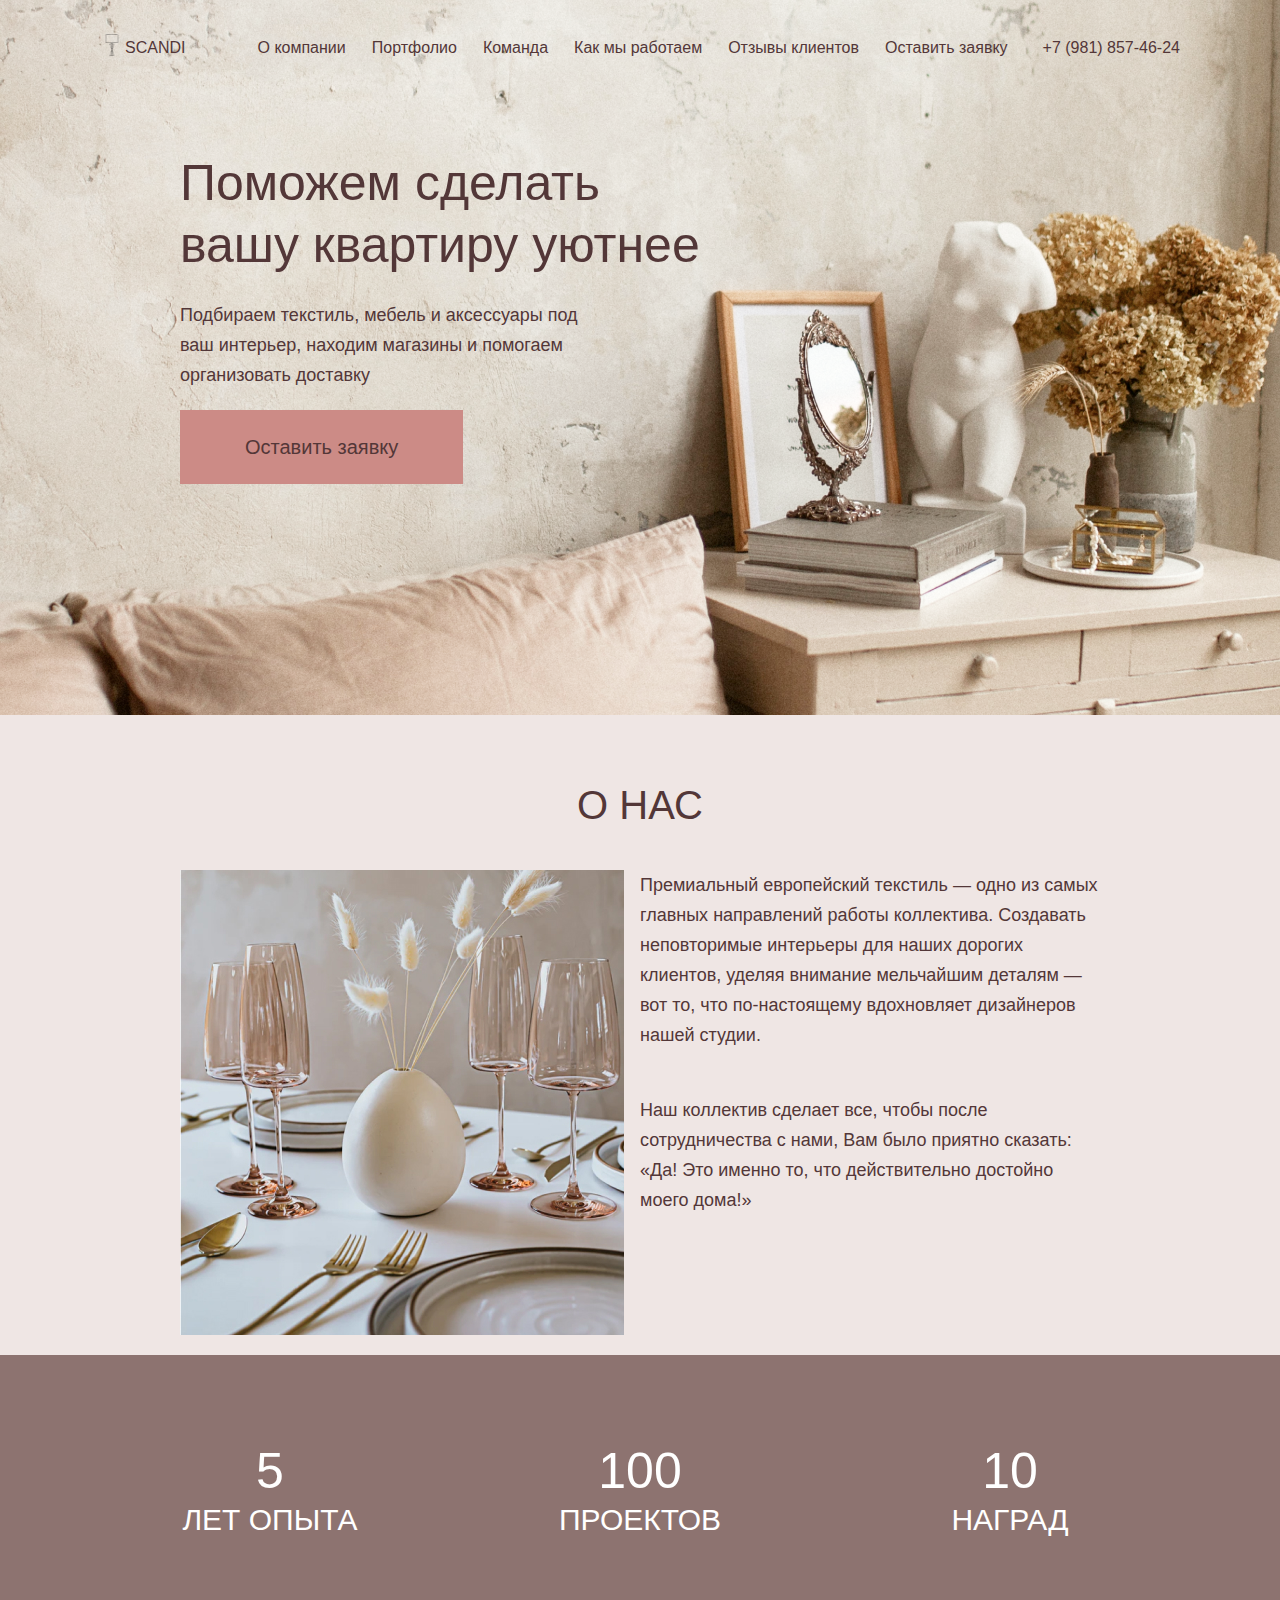
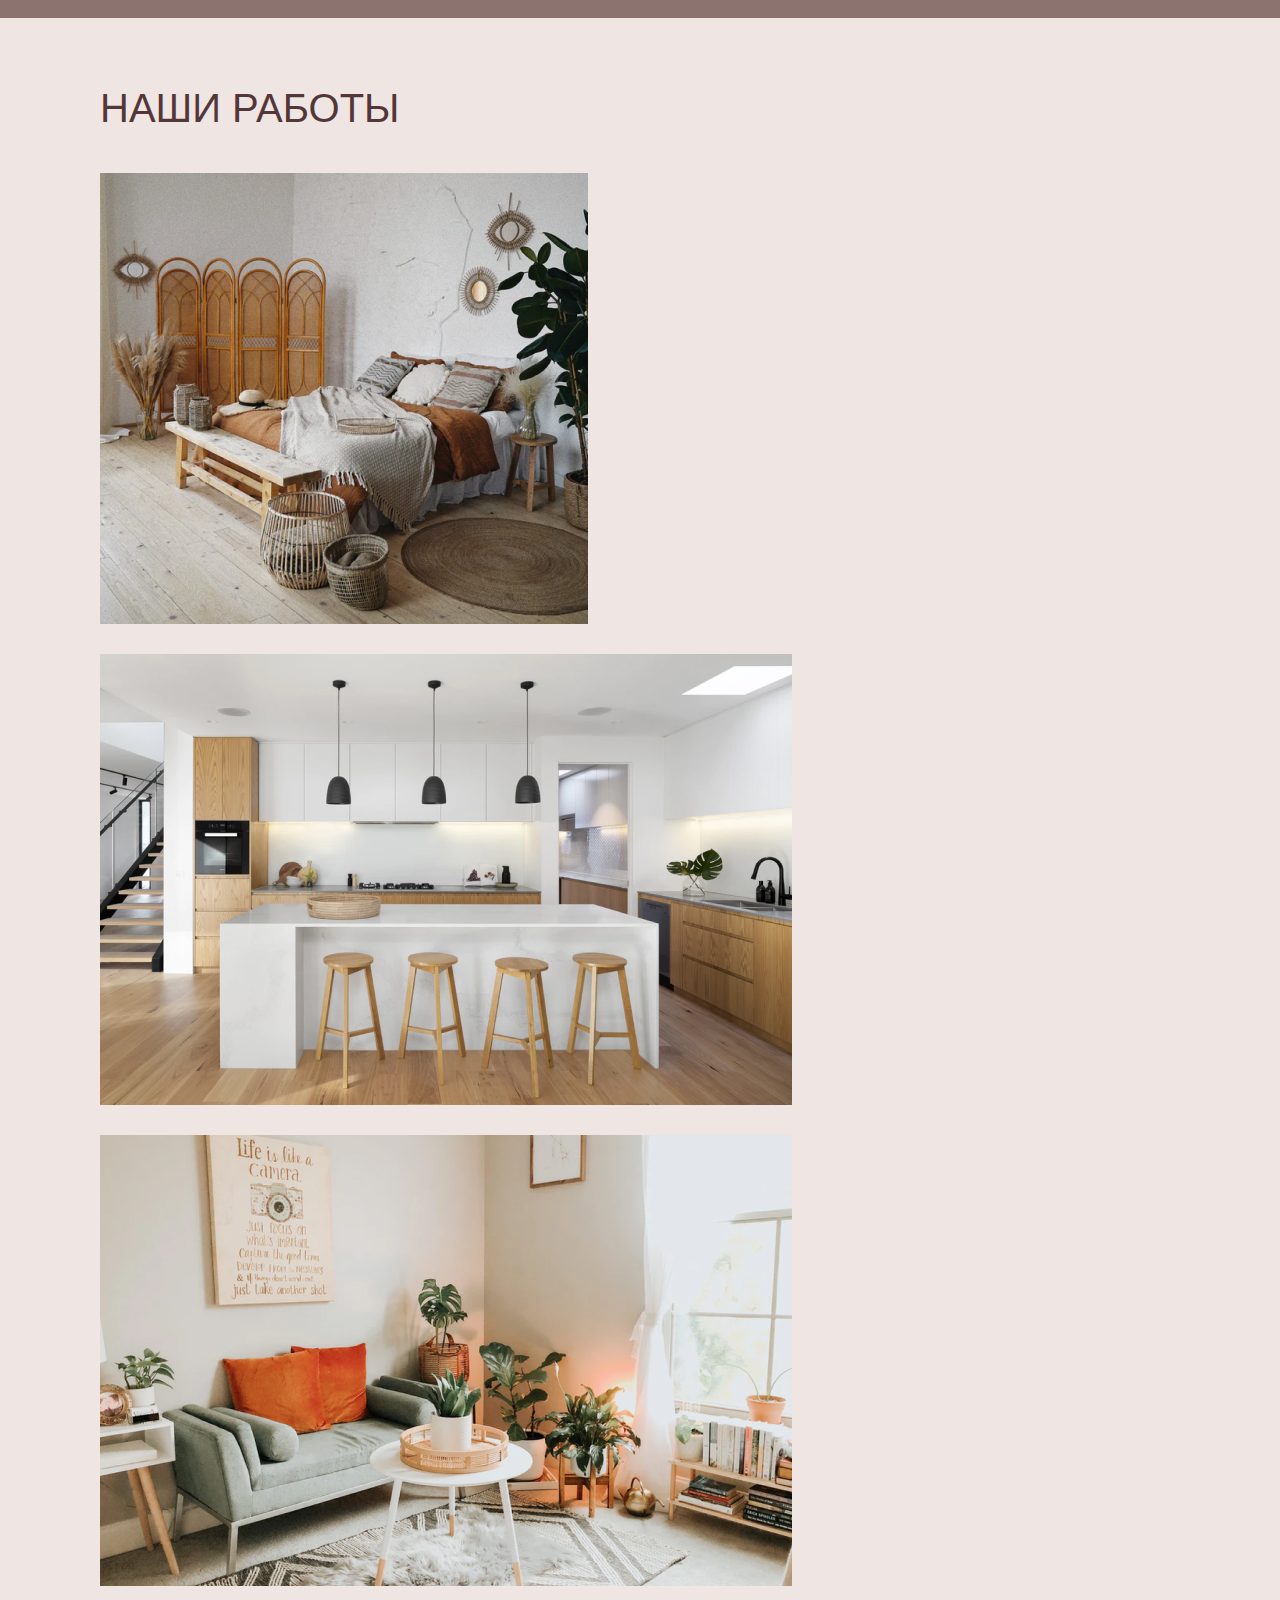
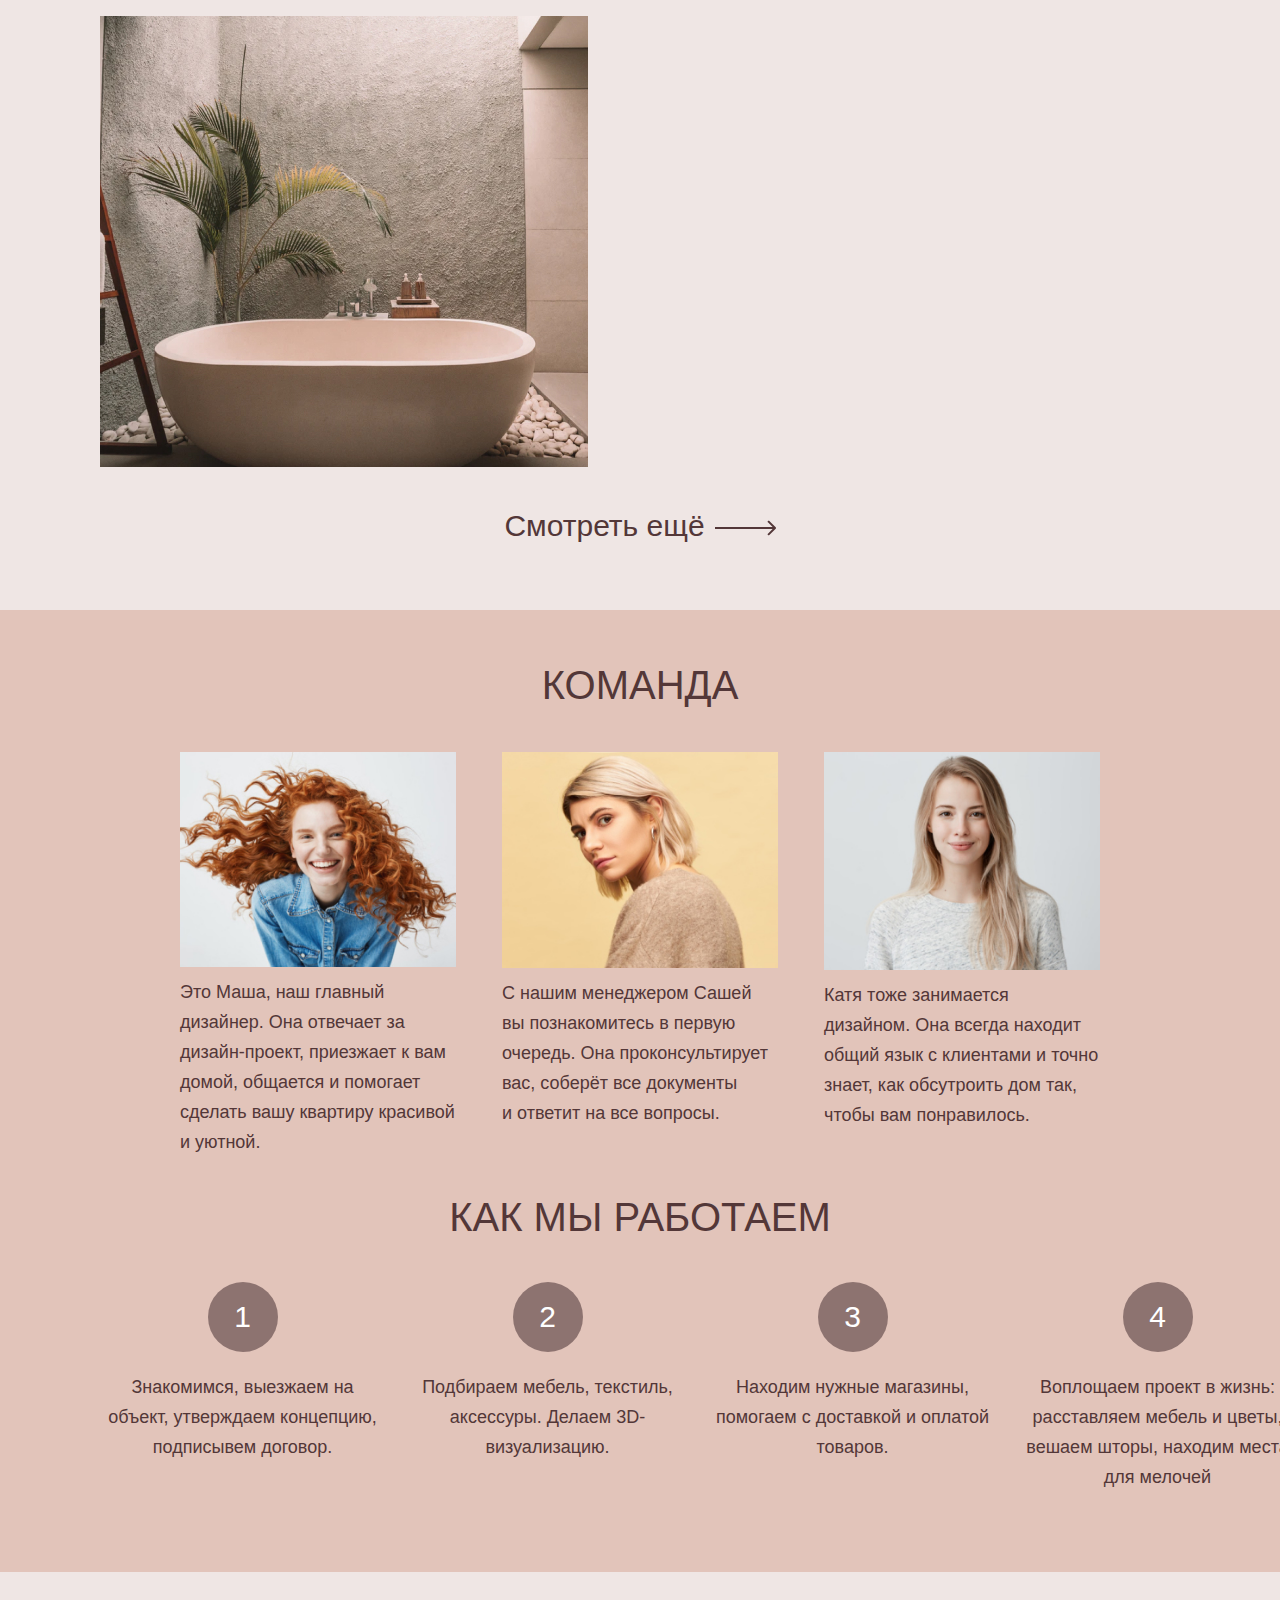
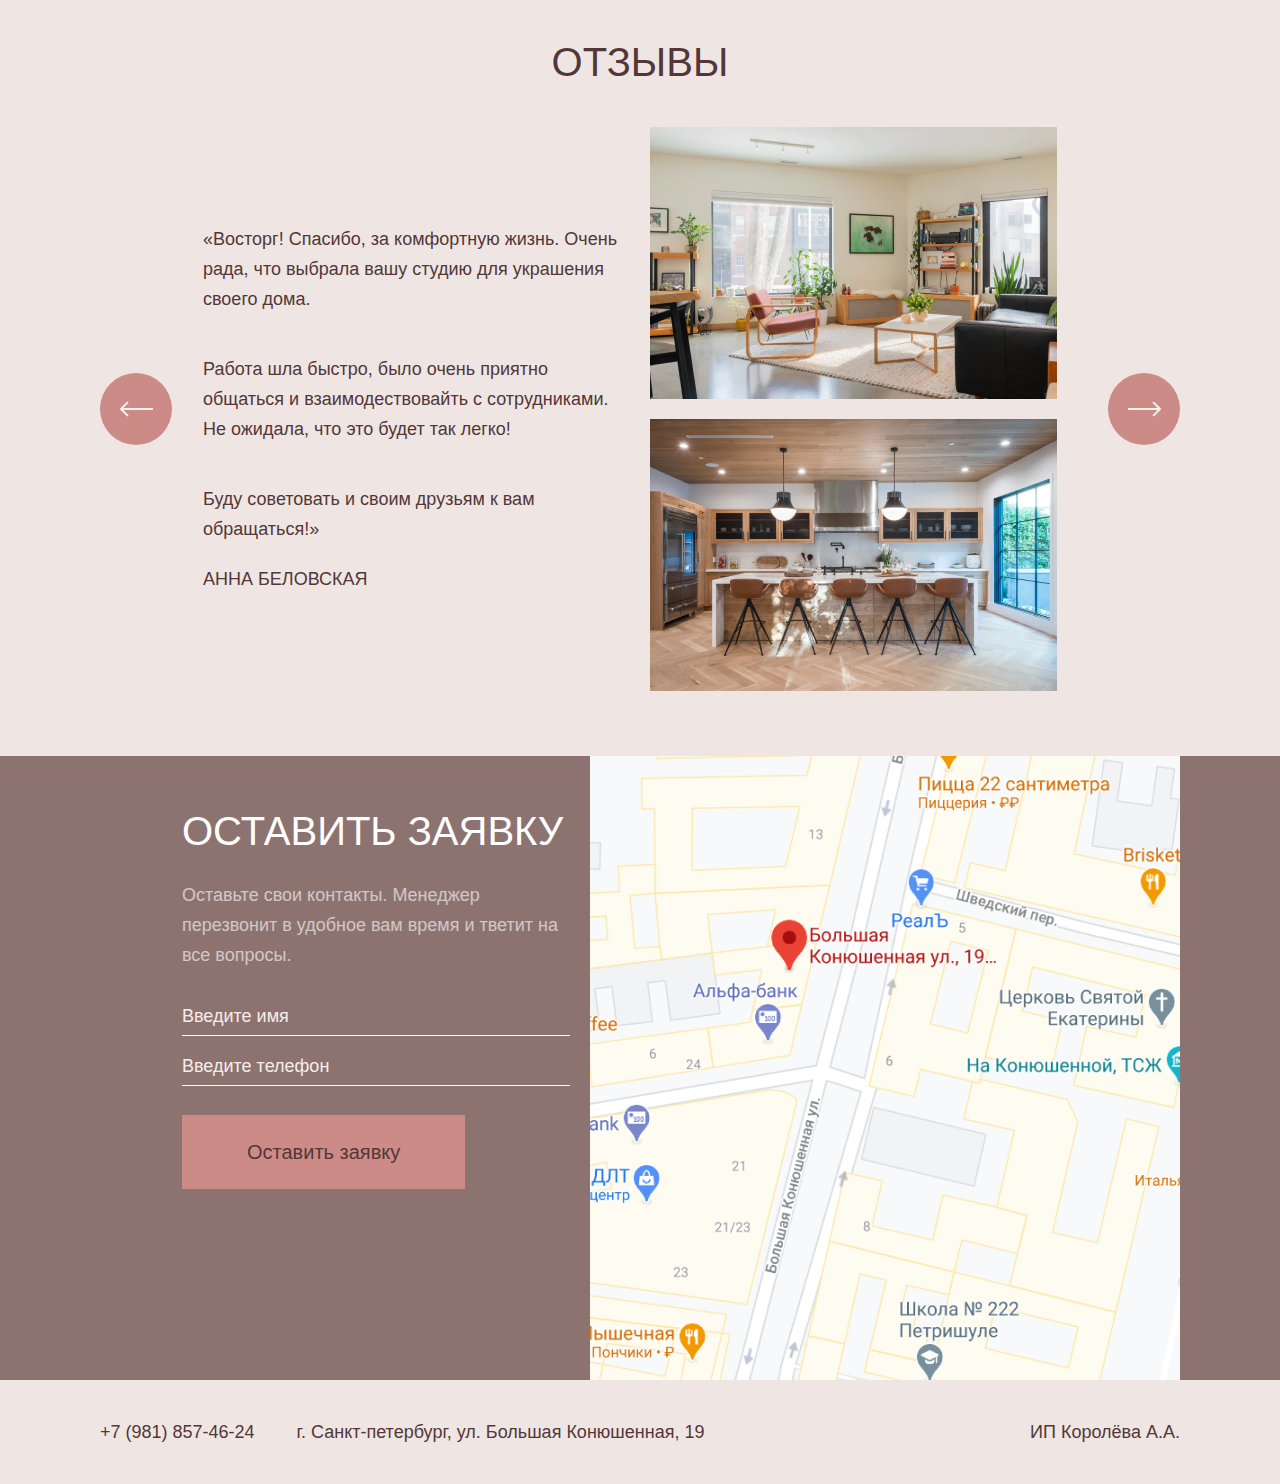
==== index.html @ 78c56861 "Add files via upload" ====
<!DOCTYPE html>
<html lang="ru">

<head>
    <meta charset="UTF-8">
    <meta name="viewport" content="width=device-width, initial-scale=1.0">
    <link rel="stylesheet" href="style.css">
    <title>Scandi</title>
</head>

<body>
    <header class="header">
        <div class="container header-container">
            <h1 class="header-logo">Scandi</h1>
            <nav class="header-nav nav">
                <ul class="nav-list">
                    <li class="nav-item">
                        <a href="#about" class="nav-link">О компании</a>
                    </li>
                    <li class="nav-item">
                        <a href="#portfolio" class="nav-link">Портфолио</a>
                    </li>
                    <li class="nav-item">
                        <a href="#team" class="nav-link">Команда</a>
                    </li>
                    <li class="nav-item">
                        <a href="#procedure" class="nav-link">Как мы работаем</a>
                    </li>
                    <li class="nav-item">
                        <a href="#testimonials" class="nav-link">Отзывы клиентов</a>
                    </li>
                    <li class="nav-item">
                        <a href="#application" class="nav-link">Оставить заявку</a>
                    </li>
                </ul>
                <a href="tel:+79818574624" class="nav-contact">+7 (981) 857-46-24</a>
            </nav>
        </div>
    </header>
    <main>
        <section class="intro" id="top">
            <div class="container container--narrow">
                <h2 class="intro-title">Поможем сделать вашу квартиру уютнее</h2>
                <p class="intro-descr">Подбираем текстиль, мебель и&nbsp;аксессуары под ваш интерьер, находим магазины и&nbsp;помогаем организовать доставку</p>
                <a href="#application" class="intro-link">Оставить заявку</a>
            </div>
        </section>
        <section class="about" id="about">
            <div class="container container--narrow">
                <h2 class="about-title title">О нас</h2>
                <div class="about-content">
                    <div class="about-caption">
                        <picture>
                            <img src="img/about-image.jpg" class="about-image" alt="Красивый интерьер">
                        </picture>
                    </div>
                    <div class="about-text">
                        <p class="about-descr">Премиальный европейский текстиль — одно из самых главных направлений работы коллектива. Создавать неповторимые интерьеры для наших дорогих клиентов, уделяя внимание мельчайшим деталям — вот то, что по-настоящему вдохновляет дизайнеров
                            нашей студии.</p>
                        <p class="about-descr">Наш коллектив сделает все, чтобы после сотрудничества с нами, Вам было приятно сказать: «Да! Это именно то, что действительно достойно моего дома!»</p>
                    </div>
                </div>
            </div>
        </section>
        <section class="advantages">
            <div class="container container--narrow">
                <h2 class="visually-hidden">Наши преимущества</h2>
                <ul class="advantages-list">
                    <li class="advantages-item"><span class="advantages-counter">5</span> лет&nbsp;опыта</li>
                    <li class="advantages-item"><span class="advantages-counter">100</span> проектов</li>
                    <li class="advantages-item advantages-item-big"><span class="advantages-counter">10</span> наград</li>
                </ul>
            </div>
        </section>
        <section class="portfolio" id="portfolio">
            <div class="container portfolio-container">
                <h2 class="portfolio-title title">Наши работы</h2>
                <article class="portfolio-item work">
                    <figure class="work-photo-content work-photo-title">
                        <picture>
                            <img class="work-photo" src="img/work-1.jpg" alt="Квартира-студия 30 кв.м.">
                        </picture>
                        <figcaption class="work-caption">
                            <h3 class="work-title">Квартира-студия 30 кв.м.</h3>
                            <p class="work-descr">В квартире были светлые стены и&nbsp;тёплые цвета. Мы сконцентрировались на отсылках к природе и&nbsp;сделали ребятам уютный интерьер, отсылающий к виллам островов Бали.</p>
                        </figcaption>
                    </figure>
                    <figure class="work-photo-content work-photo-title">
                        <picture>
                            <img class="work-photo" src="img/work-2.jpg" alt="Квартира-студия 30 кв.м.">
                        </picture>
                        <figcaption class="work-caption">
                            <h3 class="work-title">Квартира-студия 30 кв.м.</h3>
                            <p class="work-descr">В квартире были светлые стены и&nbsp;тёплые цвета. Мы сконцентрировались на отсылках к природе и&nbsp;сделали ребятам уютный интерьер, отсылающий к виллам островов Бали.</p>
                        </figcaption>
                    </figure>
                    <figure class="work-photo-content work-photo-title">
                        <picture>
                            <img class="work-photo" src="img/work-3.jpg" alt="Квартира-студия 30 кв.м.">
                        </picture>
                        <figcaption class="work-caption">
                            <h3 class="work-title">Квартира-студия 30 кв.м.</h3>
                            <p class="work-descr">В квартире были светлые стены и&nbsp;тёплые цвета. Мы сконцентрировались на отсылках к природе и&nbsp;сделали ребятам уютный интерьер, отсылающий к виллам островов Бали.</p>
                        </figcaption>
                    </figure>
                    <figure class="work-photo-content work-photo-title">
                        <picture>
                            <img class="work-photo" src="img/work-4.jpg" alt="Квартира-студия 30 кв.м.">
                        </picture>
                        <figcaption class="work-caption">
                            <h3 class="work-title">Квартира-студия 30 кв.м.</h3>
                            <p class="work-descr">В квартире были светлые стены и&nbsp;тёплые цвета. Мы сконцентрировались на отсылках к природе и&nbsp;сделали ребятам уютный интерьер, отсылающий к виллам островов Бали.</p>
                        </figcaption>
                    </figure>
                </article>
                <a href="#" class="portfolio-link">Смотреть ещё</a>
            </div>
        </section>
        <section class="team" id="team">
            <div class="container container--narrow">
                <h2 class="team-title title">Команда</h2>
                <ul class="team-list">
                    <li class="team-item">
                        <figure class="team-person">
                            <picture>
                                <img class="team-person-photo" src="img/team-maria.jpg" alt="Фото дизайнера Марии">
                            </picture>
                            <figcaption class="team-person-caption">Это Маша, наш главный дизайнер. Она отвечает за дизайн-проект, приезжает к вам домой, общается и&nbsp;помогает сделать вашу квартиру красивой и&nbsp;уютной.
                            </figcaption>
                        </figure>
                    </li>
                    <li class="team-item">
                        <figure class="team-person">
                            <picture>
                                <img class="team-person-photo" src="img/team-alexandra.jpg" alt="Фото менеджера Александры">
                            </picture>
                            <figcaption class="team-person-caption">С нашим менеджером Сашей вы познакомитесь в первую очередь. Она проконсультирует вас, соберёт все документы и&nbsp;ответит на все вопросы.</figcaption>
                        </figure>
                    </li>
                    <li class="team-item">
                        <figure class="team-person">
                            <picture>
                                <img class="team-person-photo" src="img/team-ekaterina.jpg" alt="Фото дизайнера Екатерины">
                            </picture>
                            <figcaption class="team-person-caption">Катя тоже занимается дизайном. Она всегда находит общий язык с&nbsp;клиентами и&nbsp;точно знает, как обсутроить дом так, чтобы вам понравилось.</figcaption>
                        </figure>
                    </li>
                </ul>
            </div>
        </section>
        <section class="procedure" id="procedure">
            <div class="container">
                <h2 class="procedure-title title">Как мы работаем</h2>
                <ol class="procedure-list">
                    <li class="procedure-item">Знакомимся, выезжаем на объект, утверждаем концепцию, подписывем договор.</li>
                    <li class="procedure-item">Подбираем мебель, текстиль, аксессуры. Делаем 3D-визуализацию.</li>
                    <li class="procedure-item">Находим нужные магазины, помогаем с&nbsp;доставкой и&nbsp;оплатой товаров.</li>
                    <li class="procedure-item">Воплощаем проект в жизнь: расставляем мебель и&nbsp;цветы, вешаем шторы, находим места для мелочей</li>
                </ol>
            </div>
        </section>
        <section class="testimonials" id="testimonials">
            <div class="container container-narrow">
                <h2 class="testimonials-title title">Отзывы</h2>
                <div class="testimonials-slider">
                    <ul class="testimonials-list">
                        <li class="testimonials-item">
                            <blockquote class="testimonials-quotes">
                                <p class="testimonials-quote">Восторг! Спасибо, за комфортную жизнь. Очень рада, что выбрала вашу студию для украшения своего дома.</p>
                                <p class="testimonials-quote">Работа шла быстро, было очень приятно общаться и&nbsp;взаимодествовайть с сотрудниками. Не ожидала, что это будет так легко!</p>
                                <p class="testimonials-quote">Буду советовать и&nbsp;своим друзьям к&nbsp;вам обращаться!</p>
                                <footer class="testimonials-author">Анна Беловская</footer>
                            </blockquote>
                            <figure class="testimonial-caption">
                                <picture>
                                    <img class="testimonials-photo" src="img/review-1.png" alt="Фото дизайна">
                                </picture>
                                <picture>
                                    <img class="testimonials-photo" src="img/review-2.png" alt="Фото дизайна">
                                </picture>
                                <figcaption class="visually-hidden">Фотографии дизайна интерьера квартиры</figcaption>
                            </figure>
                        </li>
                    </ul>
                    <div class="testimonials-controls">
                        <button class="testimonials-btn testimonials-btn-prev"></button>
                        <button class="testimonials-btn testimonials-btn-next"></button>
                    </div>
                </div>
            </div>
        </section>
        <section class="application" id="application">
            <div class="container application-container">
                <div class="application-wrapper">
                    <h2 class="application-title title">Оставить заявку</h2>
                    <p class="application-descr">Оставьте свои контакты. Менеджер перезвонит в удобное вам время и&nbsp;тветит на все вопросы.
                    </p>
                    <form class="application-form">
                        <input class="application-input" type="text" name="Имя" aria-label="Введите имя" placeholder="Введите имя" required>
                        <input class="application-input" type="tel" name="Телефон" aria-label="Введите телефон" placeholder="Введите телефон" required>
                        <button class="application-btn" type="submit">Оставить заявку</button>
                    </form>
                </div>
                <div class="application-map-wrapper">
                    <picture>
                        <a href="https://www.google.com/maps/place/%D0%91%D0%BE%D0%BB%D1%8C%D1%88%D0%B0%D1%8F+%D0%9A%D0%BE%D0%BD%D1%8E%D1%88%D0%B5%D0%BD%D0%BD%D0%B0%D1%8F+%D1%83%D0%BB.,+19,+%D0%A1%D0%B0%D0%BD%D0%BA%D1%82-%D0%9F%D0%B5%D1%82%D0%B5%D1%80%D0%B1%D1%83%D1%80%D0%B3,+191186/@59.9387942,30.321989,18z/data=!4m5!3m4!1s0x4696310fca5ba729:0xea9c53d4493c879f!8m2!3d59.9387942!4d30.3230833"
                            class="map-link">
                            <img class="application-map" src="img/map.png" alt="г. Санкт-петербург, ул. Большая Конюшенная, 19">
                        </a>
                    </picture>
                </div>
            </div>
        </section>
    </main>
    <footer class="footer">
        <div class="container footer-container">
            <a href="tel:+79818574624" class="footer-phone">+7 (981) 857-46-24</a>
            <p class="footer-adress">г. Санкт-петербург, ул. Большая Конюшенная, 19</p>
            <p class="footer-copyright">ИП Королёва А.А.</p>
        </div>
    </footer>
</body>

</html>
---- style.css ----
body {
    margin: 0;
    padding: 0;
    position: relative;
    width: 100%;
    height: 5372px;
    background: #EFE6E4;
    font-family: 'Monsterrat', sans-serif;
    margin: auto;
}

:root {
    --alter-bg-color-dark: var(--opium);
    --alter-bg-color-light: var(--cavern-pink);
    --alter-text-color: var(--white);
    --button-bg-color: var(--puce);
    --cavern-pink: #e2c4ba;
    --congo-brown: #533738;
    --dawn-pink: #f6ede9;
    --hover-effect-color: var(--kabul);
    --input-text-color: var(--dawn-pink);
    --kabul: #644845;
    --main-bg-color: var(--soft-peach);
    --main-text-color: var(--congo-brown);
    --opium: #8d7370;
    --puce: #cc8b86;
    --soft-peach: #efe6e4;
    --white: #ffffff;
}

html {
    box-sizing: border-box;
}

*,
*::before,
*::after {
    box-sizing: inherit;
}

body,
h1,
h2,
h3,
h4,
h5,
h6,
p,
ul,
ol,
li,
button,
figure,
blockquote {
    margin: 0;
    padding: 0;
}

body {
    font-weight: 400;
    font-size: 18px;
    line-height: 30px;
    font-family: "Montserrat", "Arial", "Helvetica", sans-serif;
    color: var(--main-text-color);
    background-color: var(--main-bg-color);
}

ul,
ol {
    list-style: none;
}

a {
    color: inherit;
    text-decoration: none;
}

img {
    max-width: 100%;
    height: auto;
}

button {
    background-color: transparent;
    border: none;
}

.container {
    max-width: 1400px;
    margin: 0 auto;
    padding: 0 100px;
}

.container--narrow {
    padding: 0 180px;
}

.visually-hidden:not(:focus):not(:active),
input[type="radio"].visually-hidden,
input[type="checkbox"].visually-hidden {
    position: absolute;
    width: 1px;
    height: 1px;
    margin: -1px;
    padding: 0;
    overflow: hidden;
    white-space: nowrap;
    border: 0;
    clip: rect(0 0 0 0);
    clip-path: inset(100%);
    -webkit-clip-path: inset(100%);
}

.title {
    font-weight: 400;
    font-size: 40px;
    line-height: 50px;
    text-transform: uppercase;
}

.header {
    position: absolute;
    top: 0;
    width: 100%;
    padding: 28px 0;
    font-weight: 400;
    font-size: 16px;
    line-height: 20px;
}

.header-container {
    display: -webkit-box;
    display: -ms-flexbox;
    display: flex;
    justify-content: space-between;
    align-items: center;
    -webkit-box-align: center;
    -webkit-box-pack: justify;
    -ms-flex-align: center;
    -ms-flex-pack: justify;
}

.header-logo {
    position: relative;
    padding-left: 25px;
    font-weight: 400;
    font-size: inherit;
    line-height: inherit;
    text-transform: uppercase;
}

.header-logo::before {
    content: "";
    position: absolute;
    top: -5px;
    left: 0;
    width: 25px;
    height: 25px;
    background-image: url("img/logo.png");
    background-repeat: no-repeat;
    background-position: center;
}

.nav {
    display: -webkit-box;
    display: -ms-flexbox;
    display: flex;
    align-items: center;
    -webkit-box-align: center;
    -ms-flex-align: center;
}

.nav-list {
    display: -webkit-box;
    display: -ms-flexbox;
    display: flex;
    justify-content: space-between;
    -webkit-box-pack: justify;
    -ms-flex-pack: justify;
}

.nav-item+.nav-item {
    margin-left: 26px;
}

.nav-contact {
    margin-left: 35px;
    padding: 10px 0;
    -webkit-transition: color 0.3s ease-in-out;
    transition: color 0.3s ease-in-out;
}

.nav-link {
    display: inline-block;
    padding: 10px 0;
    -webkit-transition: color 0.3s ease-in-out;
    transition: color 0.3s ease-in-out;
}

.nav-link:hover,
.nav-contact:hover,
.nav-link:focus,
.nav-contact:focus {
    color: white;
}

.intro {
    min-height: 715px;
    padding: 152px 0 168px;
    background-image: url("img/header-bg.png");
    background-repeat: no-repeat;
    background-position: center;
    background-size: cover;
}

.intro-title {
    max-width: 535px;
    margin-bottom: 24px;
    font-weight: 400;
    font-size: 50px;
    line-height: 62px;
}

.intro-descr {
    max-width: 435px;
    margin-bottom: 20px;
}

.intro-link {
    display: inline-block;
    padding: 25px 65px;
    font-weight: 500;
    font-size: 20px;
    line-height: 24px;
    background-color: var(--button-bg-color);
}

.about {
    padding: 65px 0 20px;
}

.about-title {
    margin-bottom: 40px;
    text-align: center;
}

.about-content {
    display: grid;
    grid-auto-flow: column;
    grid-template-columns: 1fr 1fr;
}

.about-image {
    display: block;
}

.about-descr {
    margin-bottom: 45px;
}

.advantages {
    padding: 85px 0 80px;
    color: var(--alter-text-color);
    background-color: var(--alter-bg-color-dark);
}

.advantages-list {
    display: flex;
    justify-content: space-between;
    -webkit-box-pack: justify;
    -ms-flex-pack: justify;
}

.advantages-item {
    max-width: 190px;
    font-weight: 500;
    font-size: 30px;
    line-height: 36px;
    text-align: center;
    text-transform: uppercase;
}

.advantages-item {
    max-width: 190px;
    width: 180px;
    font-weight: 500;
    font-size: 30px;
    line-height: 36px;
    text-align: center;
    text-transform: uppercase;
}

.advantages-counter {
    font-weight: 400;
    font-size: 50px;
    line-height: 62px;
}

.portfolio {
    padding: 65px 0;
}

.portfolio-container {
    text-align: center;
}

.portfolio-title {
    text-align: left;
}

.portfolio-title {
    margin-bottom: 40px;
}

.portfolio-link {
    font-weight: 500;
    font-size: 30px;
    opacity: 1;
    line-height: 37px;
    transition: opacity 0.2s;
}

.portfolio-link::after {
    content: url("img/arrow-right.svg");
    margin-left: 10px;
    opacity: 1;
}

.portfolio-link:hover,
.portfolio-link:hover::after {
    opacity: 0.6;
}

.work {
    display: -webkit-box;
    display: -ms-flexbox;
    display: flex;
    flex-wrap: wrap;
    justify-content: space-between;
    padding-bottom: 10px;
    -webkit-box-pack: justify;
    -ms-flex-pack: justify;
    -ms-flex-wrap: wrap;
}

.work-photo-content {
    margin-bottom: 30px;
}

.work-photo {
    display: block;
    -webkit-transition: opacity 0.35s;
    transition: opacity 0.35s;
}

.work-photo-title {
    position: relative;
    overflow: hidden;
    background-color: var(--hover-effect-color);
    -webkit-user-select: none;
    -moz-user-select: none;
    -ms-user-select: none;
    user-select: none;
}

.work-caption {
    position: absolute;
    top: 0;
    right: 0;
    bottom: 0;
    left: 0;
    padding: 86px 35px 35px;
    color: var(--alter-text-color);
}

.work-title {
    padding: 0 55px 10px;
    font-weight: 500;
    font-size: 30px;
    line-height: 37px;
    opacity: 0;
    -webkit-transition: opacity 0.35s;
    transition: opacity 0.35s;
}

.work-descr {
    text-align: left;
    opacity: 0;
    -webkit-transition: opacity 0.35s;
    transition: opacity 0.35s;
}

.work-photo-title:hover .work-title,
.work-photo-title:hover .work-descr {
    opacity: 1;
}

.work-photo-title:hover .work-photo {
    opacity: 0.2;
}

.team {
    padding: 50px 0 15px;
    background-color: var(--alter-bg-color-light);
}

.team-title {
    margin-bottom: 42px;
    text-align: center;
}

.team-list {
    display: -webkit-box;
    display: -ms-flexbox;
    display: flex;
    justify-content: space-between;
    -webkit-box-pack: justify;
    -ms-flex-pack: justify;
}

.team-item {
    flex-basis: 30%;
}

.team-person-photo {
    display: block;
    margin-bottom: 10px;
}

.procedure {
    padding: 20px 0 80px;
    text-align: center;
    background-color: var(--alter-bg-color-light);
}

.procedure-title {
    margin-bottom: 40px;
}

.procedure-list {
    display: grid;
    column-gap: 20px;
    counter-reset: list;
    -webkit-column-gap: 20px;
    -moz-column-gap: 20px;
    grid-template-columns: repeat(4, 285px);
}

.procedure-item {
    position: relative;
    padding-top: 90px;
}

.procedure-item::before {
    content: counter(list);
    position: absolute;
    top: 0;
    left: 50%;
    display: -webkit-box;
    display: -ms-flexbox;
    display: flex;
    justify-content: center;
    align-items: center;
    width: 70px;
    height: 70px;
    font-weight: 500;
    font-size: 30px;
    line-height: 30px;
    color: var(--alter-text-color);
    background-color: var(--alter-bg-color-dark);
    border-radius: 50%;
    -webkit-transform: translateX(-50%);
    transform: translateX(-50%);
    counter-increment: list;
    -webkit-box-align: center;
    -webkit-box-pack: center;
    -ms-flex-align: center;
    -ms-flex-pack: center;
}

.testimonials {
    padding: 65px 0;
}

.testimonials-title {
    margin-bottom: 40px;
    text-align: center;
}

.testimonials-slider {
    position: relative;
    padding: 0 103px;
}

.testimonials-list {
    overflow: hidden;
}

.testimonials-item {
    display: grid;
    column-gap: 20px;
    -webkit-column-gap: 20px;
    -moz-column-gap: 20px;
    grid-template-columns: 1fr 1fr;
}

.testimonials-quotes {
    display: -webkit-box;
    display: -ms-flexbox;
    display: flex;
    -ms-flex-direction: column;
    flex-direction: column;
    justify-content: center;
    -webkit-box-direction: normal;
    -webkit-box-orient: vertical;
    -webkit-box-pack: center;
    -ms-flex-pack: center;
}

.testimonials-quote+.testimonials-quote {
    margin-top: 40px;
}

.testimonials-quote:first-of-type::before {
    content: "«";
}

.testimonials-quote:last-of-type::after {
    content: "»";
}

.testimonials-author {
    margin-top: 20px;
    text-transform: uppercase;
}

.testimonial-caption {
    display: grid;
    row-gap: 20px;
}

.testimonials-photo {
    display: block;
}

.testimonials-btn {
    position: absolute;
    top: 50%;
    width: 72px;
    height: 72px;
    background-color: var(--button-bg-color);
    background-repeat: no-repeat;
    background-position: center;
    border-radius: 50%;
    -webkit-transform: translateY(-50%);
    transform: translateY(-50%);
    cursor: pointer;
}

.testimonials-btn-prev {
    left: 0;
    background-image: url("data:image/svg+xml,%3Csvg width='33' height='16' fill='none' xmlns='http://www.w3.org/2000/svg'%3E%3Cpath d='M.293 8.707a1 1 0 010-1.414L6.657.929A1 1 0 018.07 2.343L2.414 8l5.657 5.657a1 1 0 11-1.414 1.414L.293 8.707zM33 9H1V7h32v2z' fill='%23F5F2ED'/%3E%3C/svg%3E");
}

.testimonials-btn-next {
    right: 0;
    background-image: url("data:image/svg+xml,%3Csvg width='33' height='16' fill='none' xmlns='http://www.w3.org/2000/svg'%3E%3Cpath d='M32.707 8.707a1 1 0 000-1.414L26.343.929a1 1 0 10-1.414 1.414L30.586 8l-5.657 5.657a1 1 0 001.414 1.414l6.364-6.364zM0 9h32V7H0v2z' fill='%23F5F2ED'/%3E%3C/svg%3E");
}

.application {
    color: var(--alter-text-color);
    background-color: var(--alter-bg-color-dark);
}

.application-container {
    display: grid;
    column-gap: 20px;
    -webkit-column-gap: 20px;
    -moz-column-gap: 20px;
    grid-template-columns: 1fr auto;
}

.intro-link:hover,
.application-btn:hover,
.testimonials-btn:hover {
    filter: saturate(1.5);
    transition: filter 0.3s;
}

.application-wrapper {
    padding: 50px 0 50px 82px;
}

.application-title {
    margin-bottom: 24px;
}

.application-descr {
    max-width: 460px;
    margin-bottom: 30px;
    opacity: 0.6;
}

.application-form {
    display: grid;
    row-gap: 15px;
}

.application-input {
    padding: 10px 0;
    color: var(--input-text-color);
    background-color: transparent;
    border: none;
    outline: none;
    -webkit-box-shadow: 0 1px 0 0 white;
    box-shadow: 0 1px 0 0 white;
}

.application-input::-webkit-input-placeholder {
    color: inherit;
}

.application-input::-moz-placeholder {
    color: inherit;
}

.application-input:-ms-input-placeholder {
    color: inherit;
}

.application-input::-ms-input-placeholder {
    color: inherit;
}

.application-input::placeholder {
    font-size: 18px;
    font-style: normal;
    font-weight: 400;
    line-height: 30px;
    letter-spacing: 0em;
    text-align: left;
    color: #F6EDE9;
}

.application-btn {
    width: -webkit-max-content;
    width: -moz-max-content;
    width: max-content;
    margin-top: 15px;
    padding: 25px 65px;
    font-weight: 500;
    font-size: 20px;
    line-height: 24px;
    color: var(--main-text-color);
    background-color: var(--button-bg-color);
    cursor: pointer;
}

.application-map {
    display: block;
}

.footer {
    padding: 37px 0;
}

.footer-container {
    display: -webkit-box;
    display: -ms-flexbox;
    display: flex;
}

.footer-adress {
    margin-left: 42px;
}

.footer-copyright {
    margin-left: auto;
}
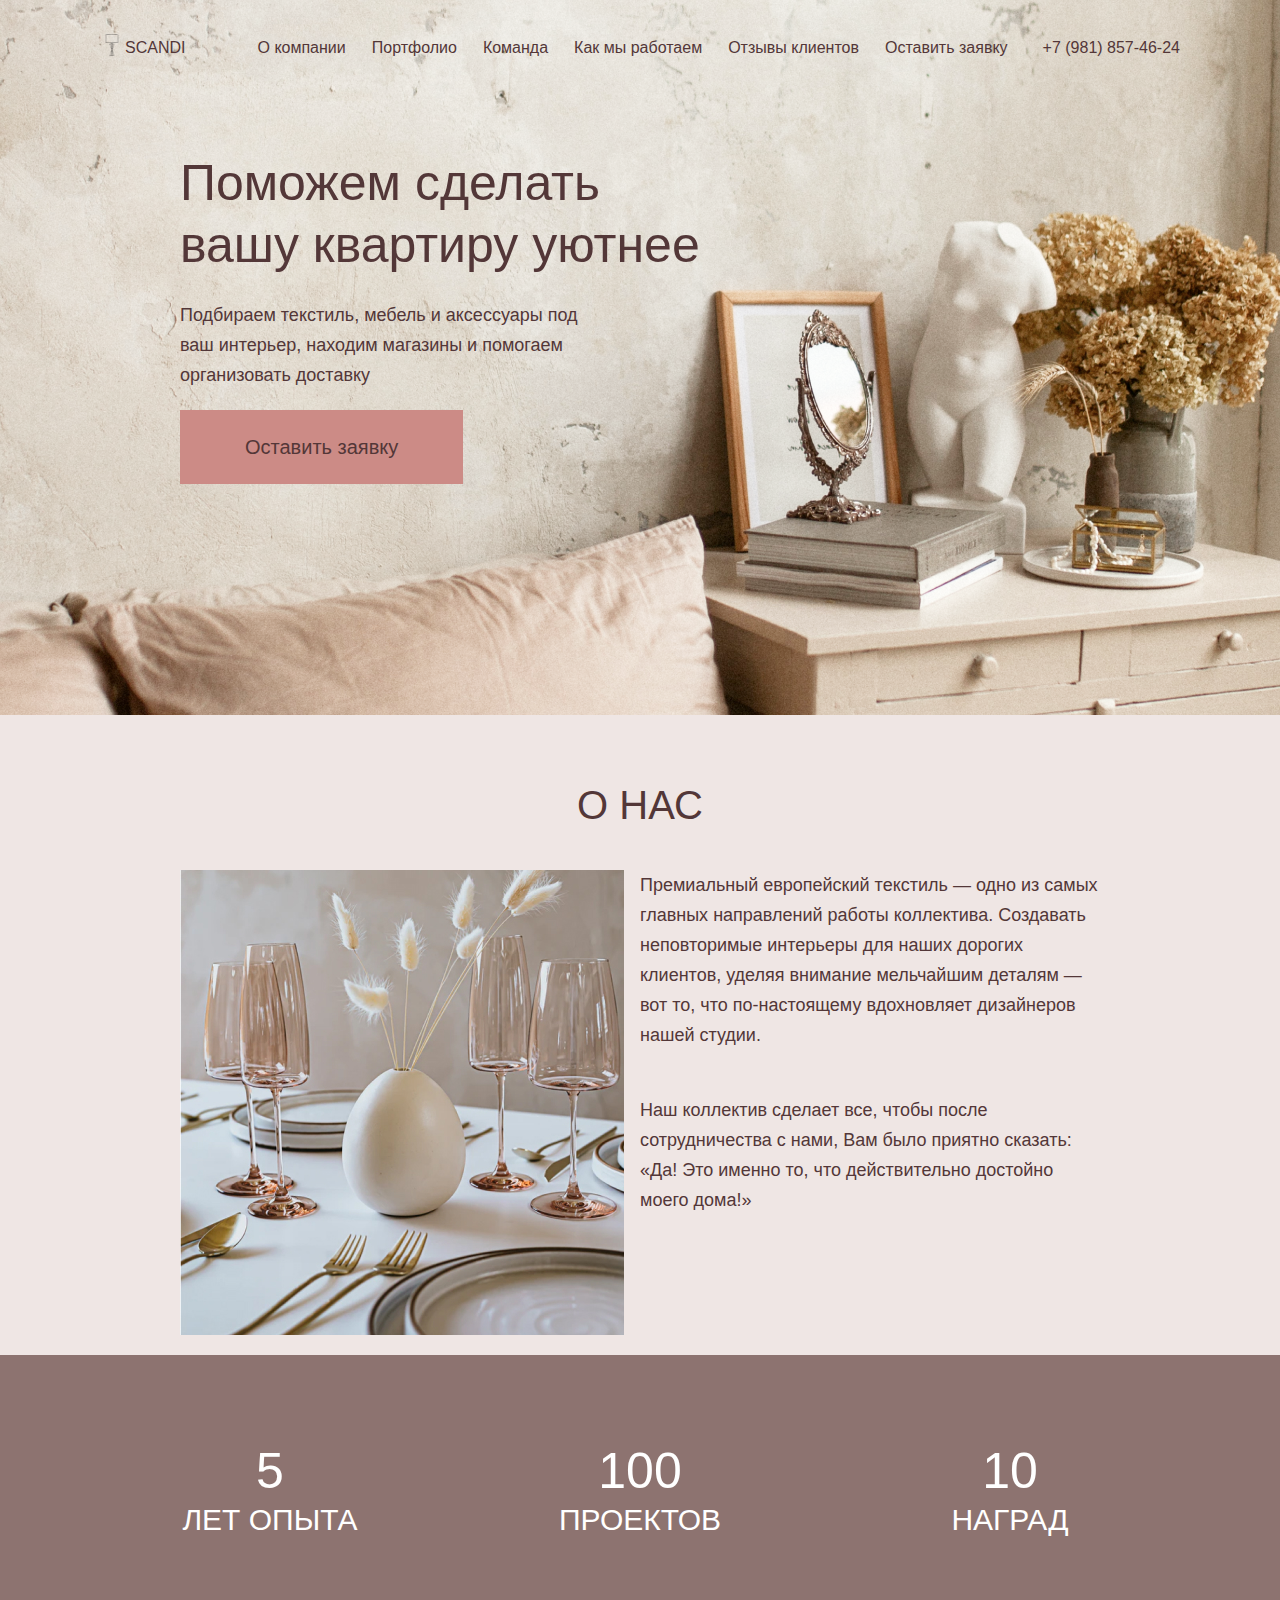
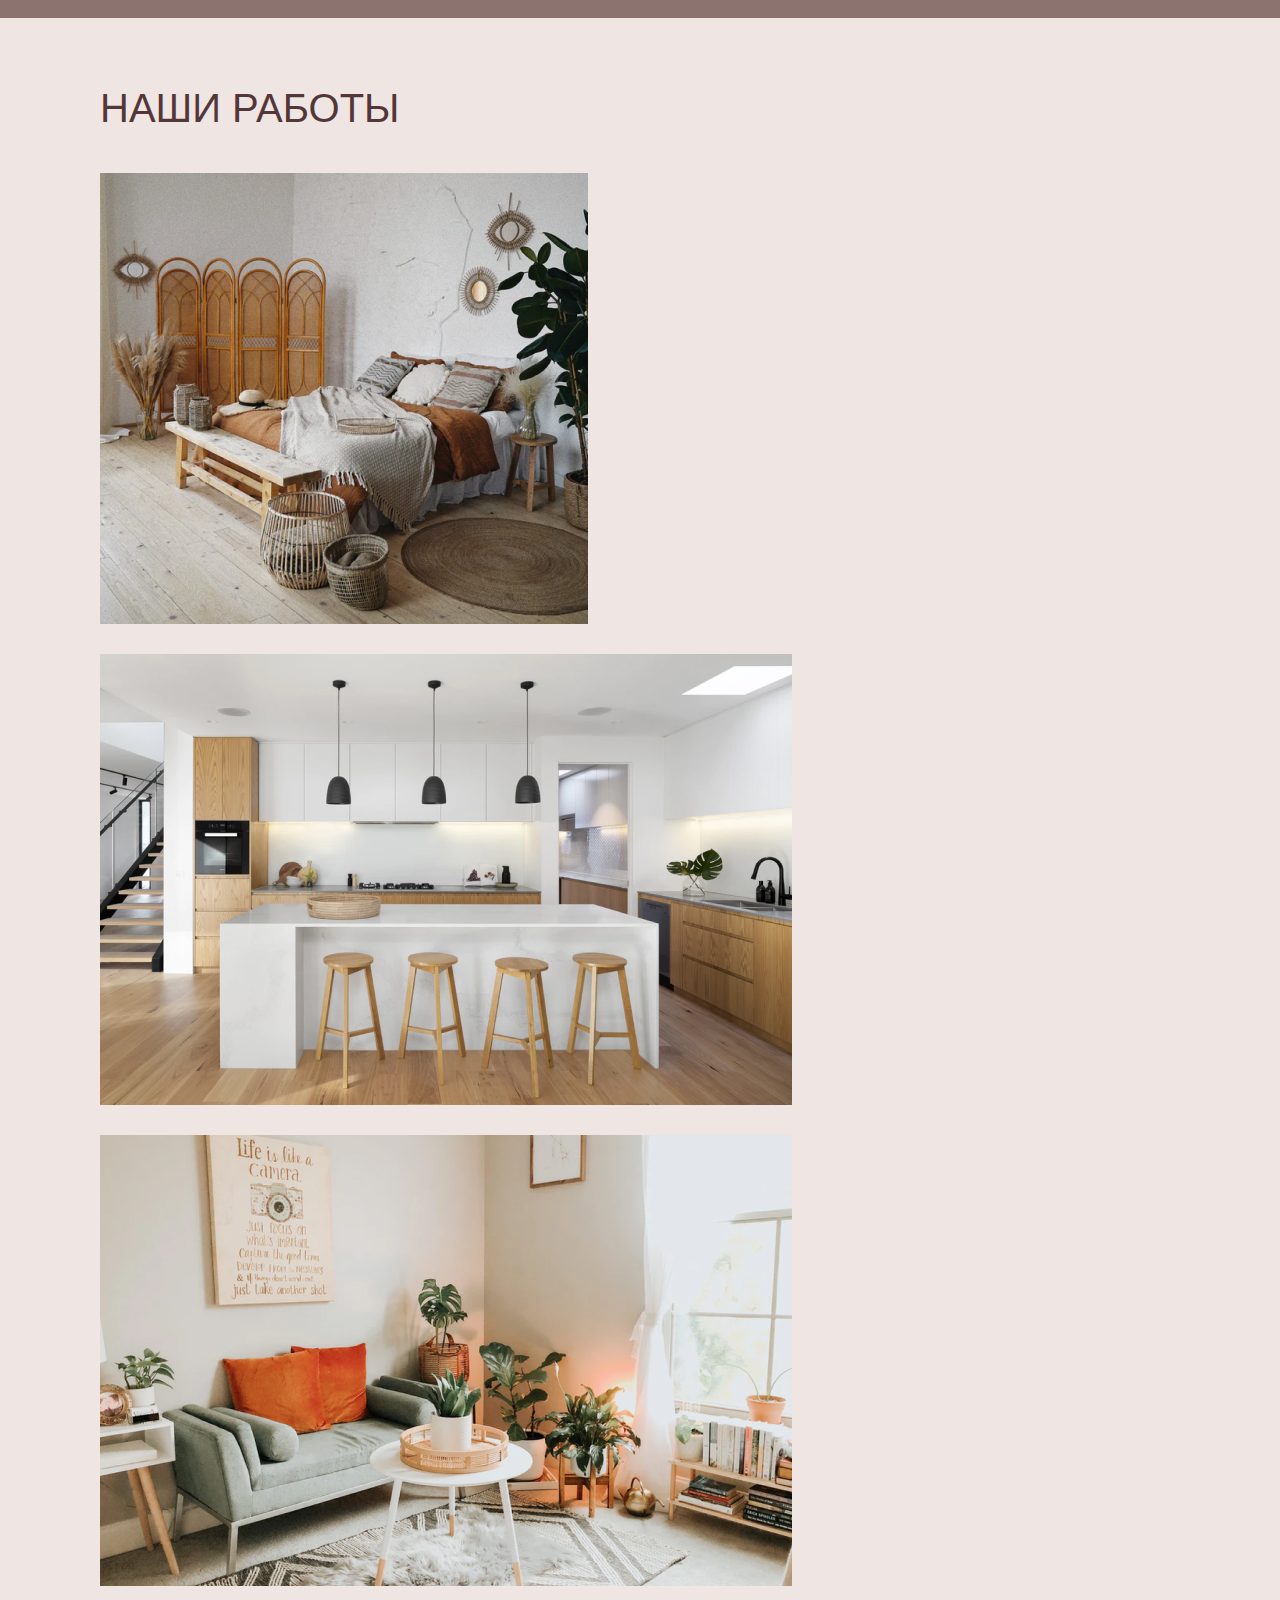
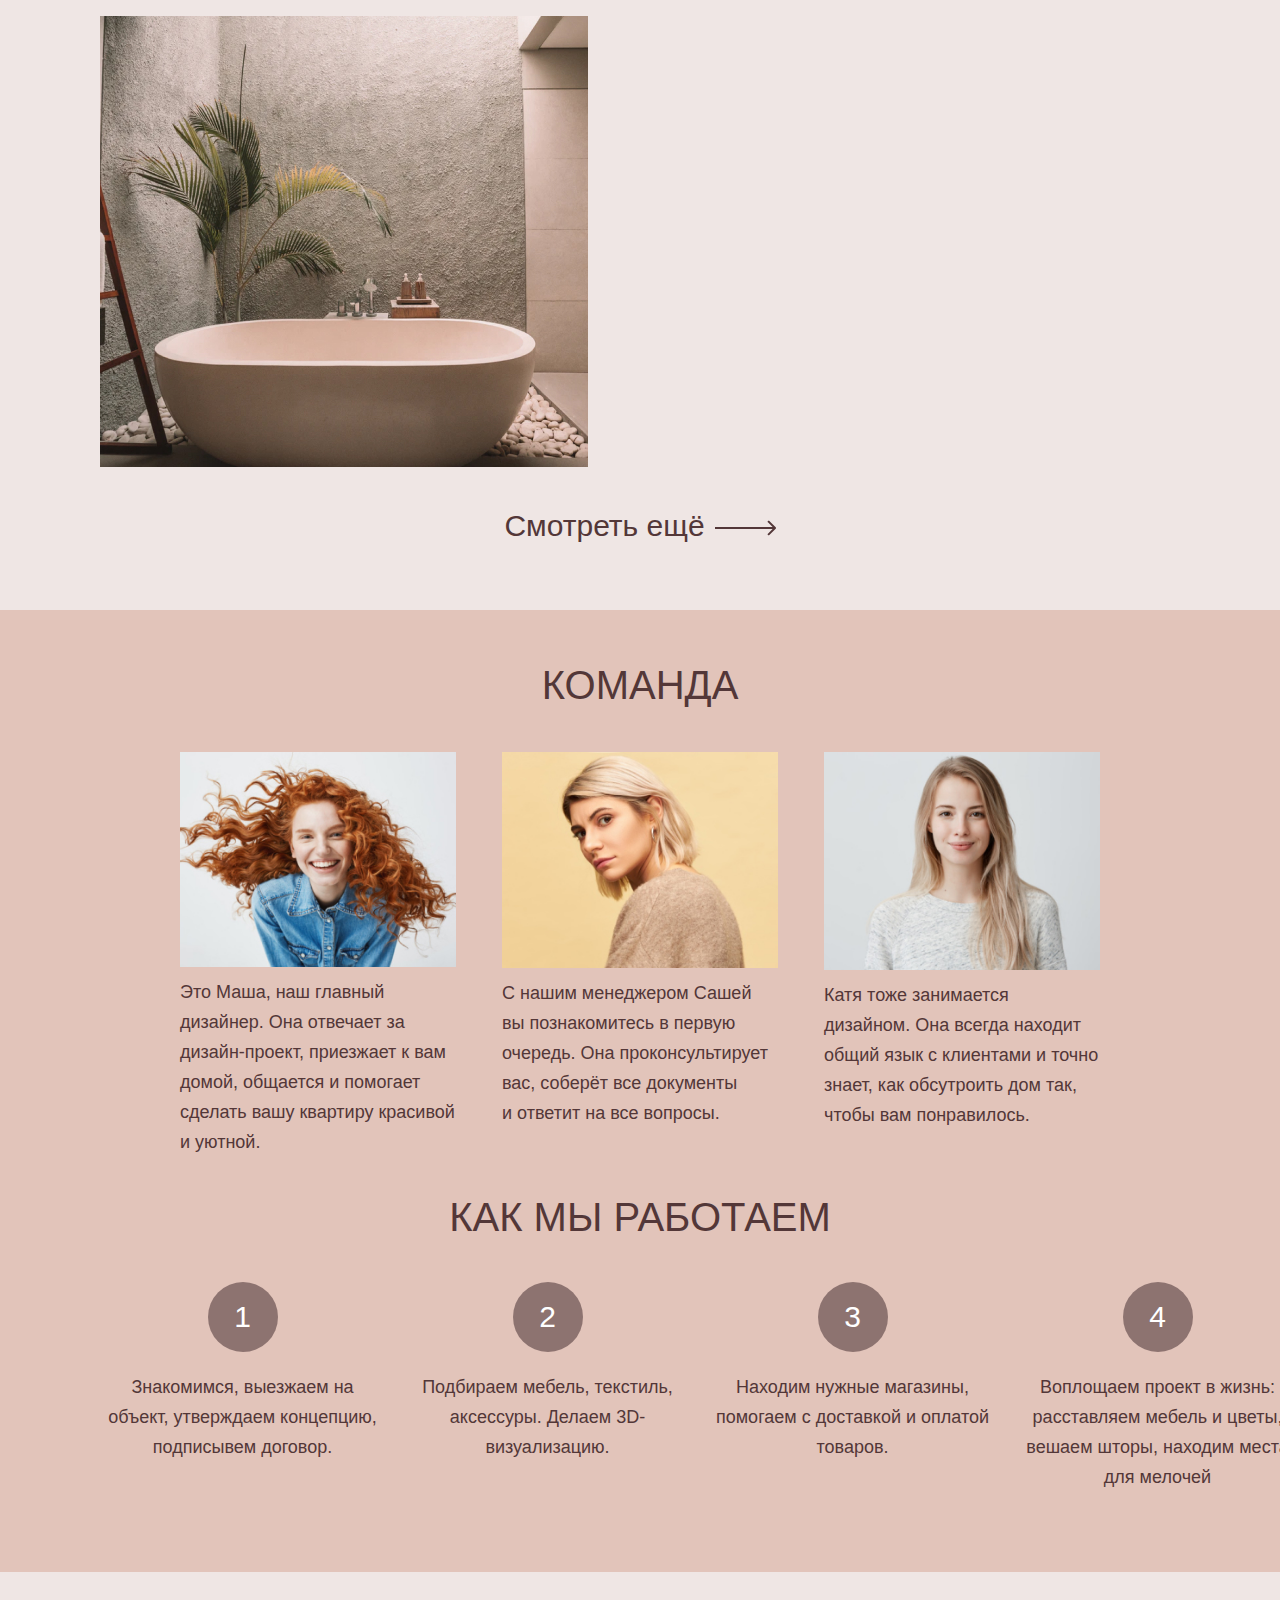
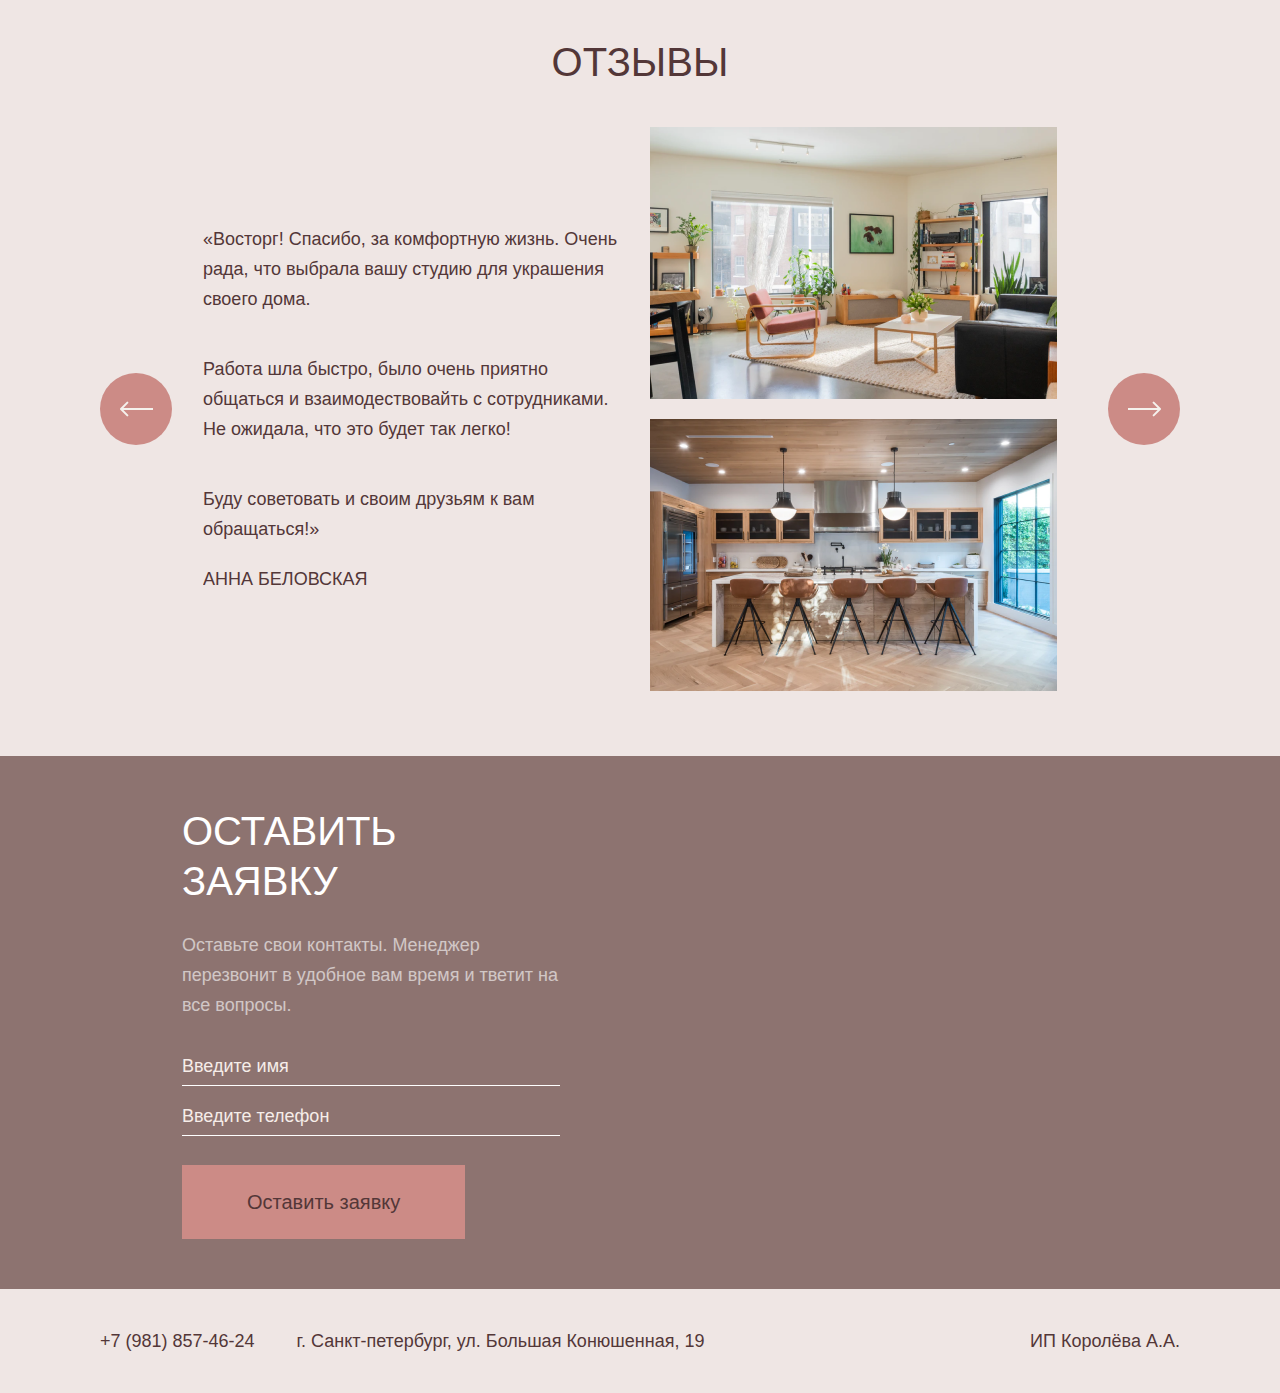
==== commit 96f6355c: "Update index.html" ====
--- a/index.html
+++ b/index.html
@@ -205,7 +205,7 @@
                     <picture>
                         <a href="https://www.google.com/maps/place/%D0%91%D0%BE%D0%BB%D1%8C%D1%88%D0%B0%D1%8F+%D0%9A%D0%BE%D0%BD%D1%8E%D1%88%D0%B5%D0%BD%D0%BD%D0%B0%D1%8F+%D1%83%D0%BB.,+19,+%D0%A1%D0%B0%D0%BD%D0%BA%D1%82-%D0%9F%D0%B5%D1%82%D0%B5%D1%80%D0%B1%D1%83%D1%80%D0%B3,+191186/@59.9387942,30.321989,18z/data=!4m5!3m4!1s0x4696310fca5ba729:0xea9c53d4493c879f!8m2!3d59.9387942!4d30.3230833"
                             class="map-link">
-                            <img class="application-map" src="img/map.png" alt="г. Санкт-петербург, ул. Большая Конюшенная, 19">
+                            <iframe class="application-map" src="https://www.google.com/maps/embed?pb=!1m18!1m12!1m3!1d1998.598942412363!2d30.32089461559019!3d59.938796869048495!2m3!1f0!2f0!3f0!3m2!1i1024!2i768!4f13.1!3m3!1m2!1s0x4696310fca5ba729%3A0xea9c53d4493c879f!2z0JHQvtC70YzRiNCw0Y8g0JrQvtC90Y7RiNC10L3QvdCw0Y8g0YPQuy4sIDE5LCDQodCw0L3QutGCLdCf0LXRgtC10YDQsdGD0YDQsywg0KDQvtGB0YHQuNGPLCAxOTExODY!5e0!3m2!1sru!2str!4v1615462154051!5m2!1sru!2str" width="600" height="450" style="border: 0" allowfullscreen="" loading="lazy"></iframe>
                         </a>
                     </picture>
                 </div>
@@ -221,4 +221,4 @@
     </footer>
 </body>
 
-</html>+</html>
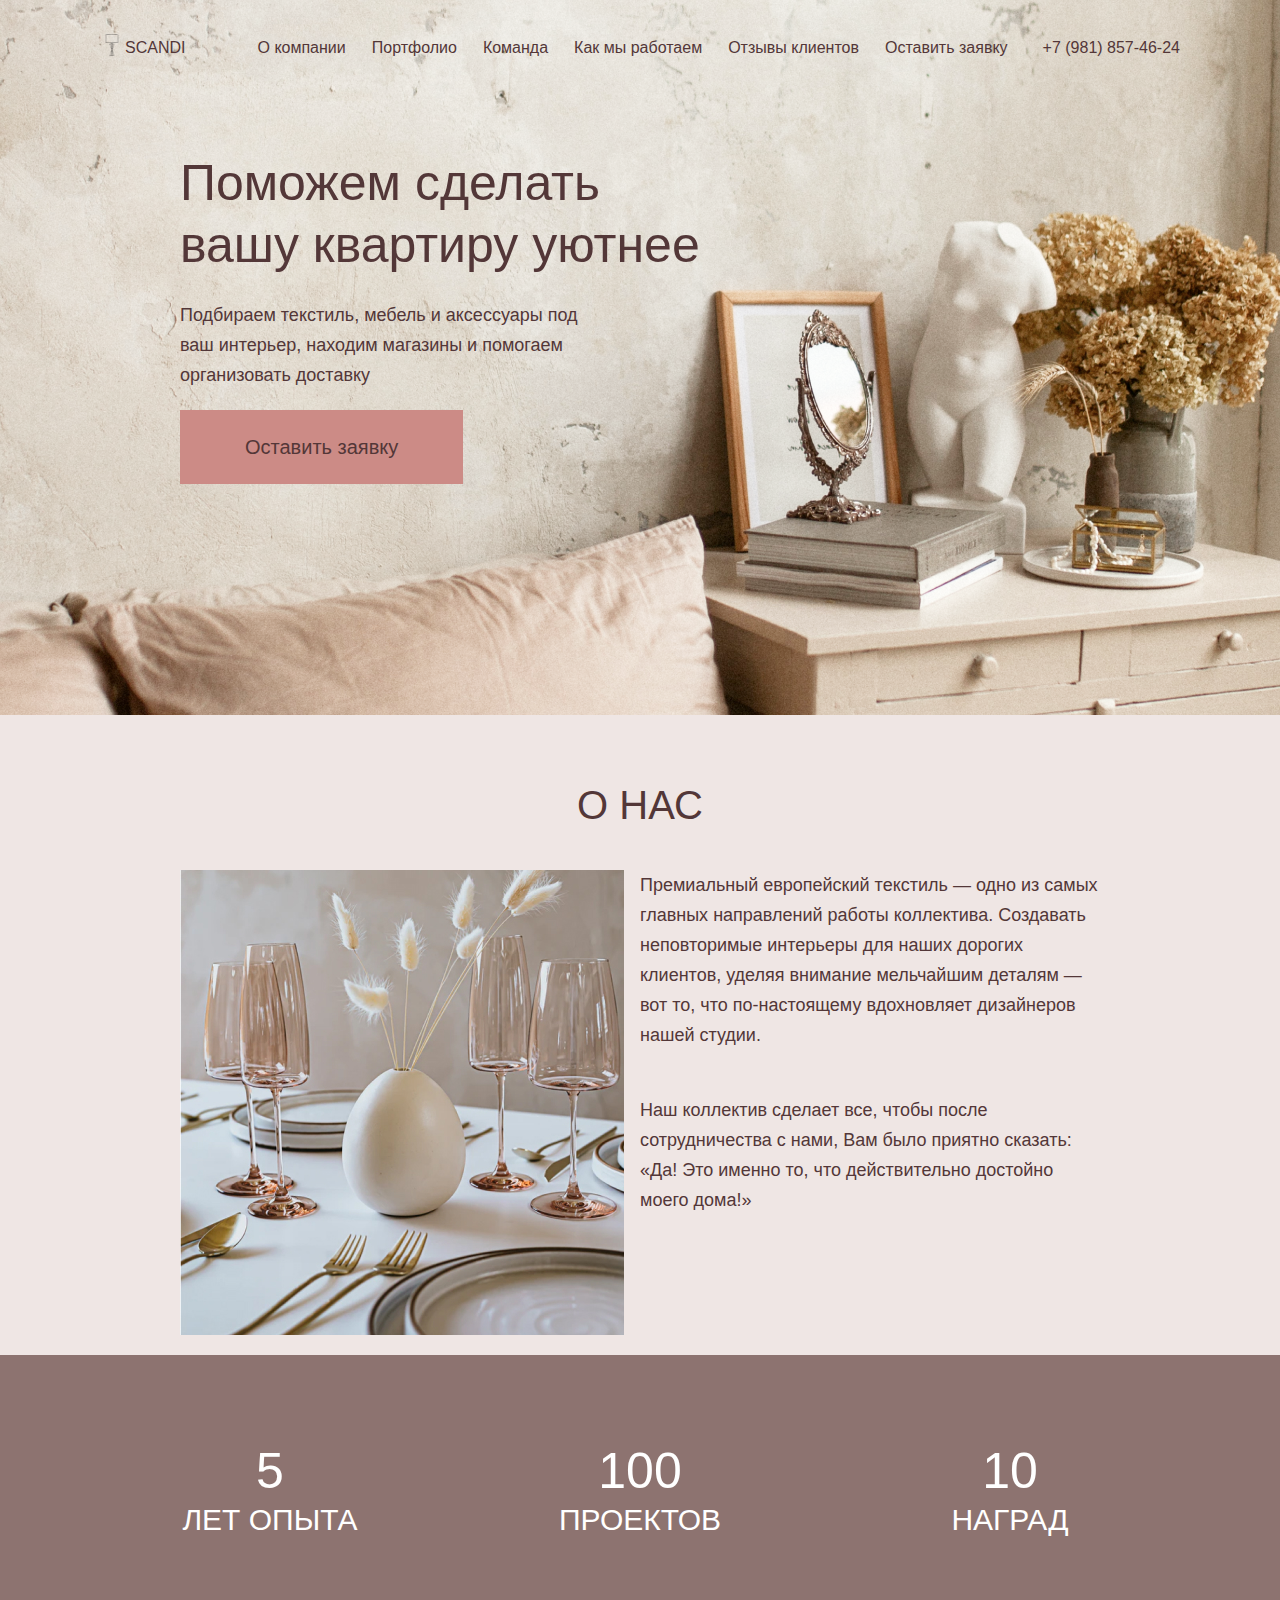
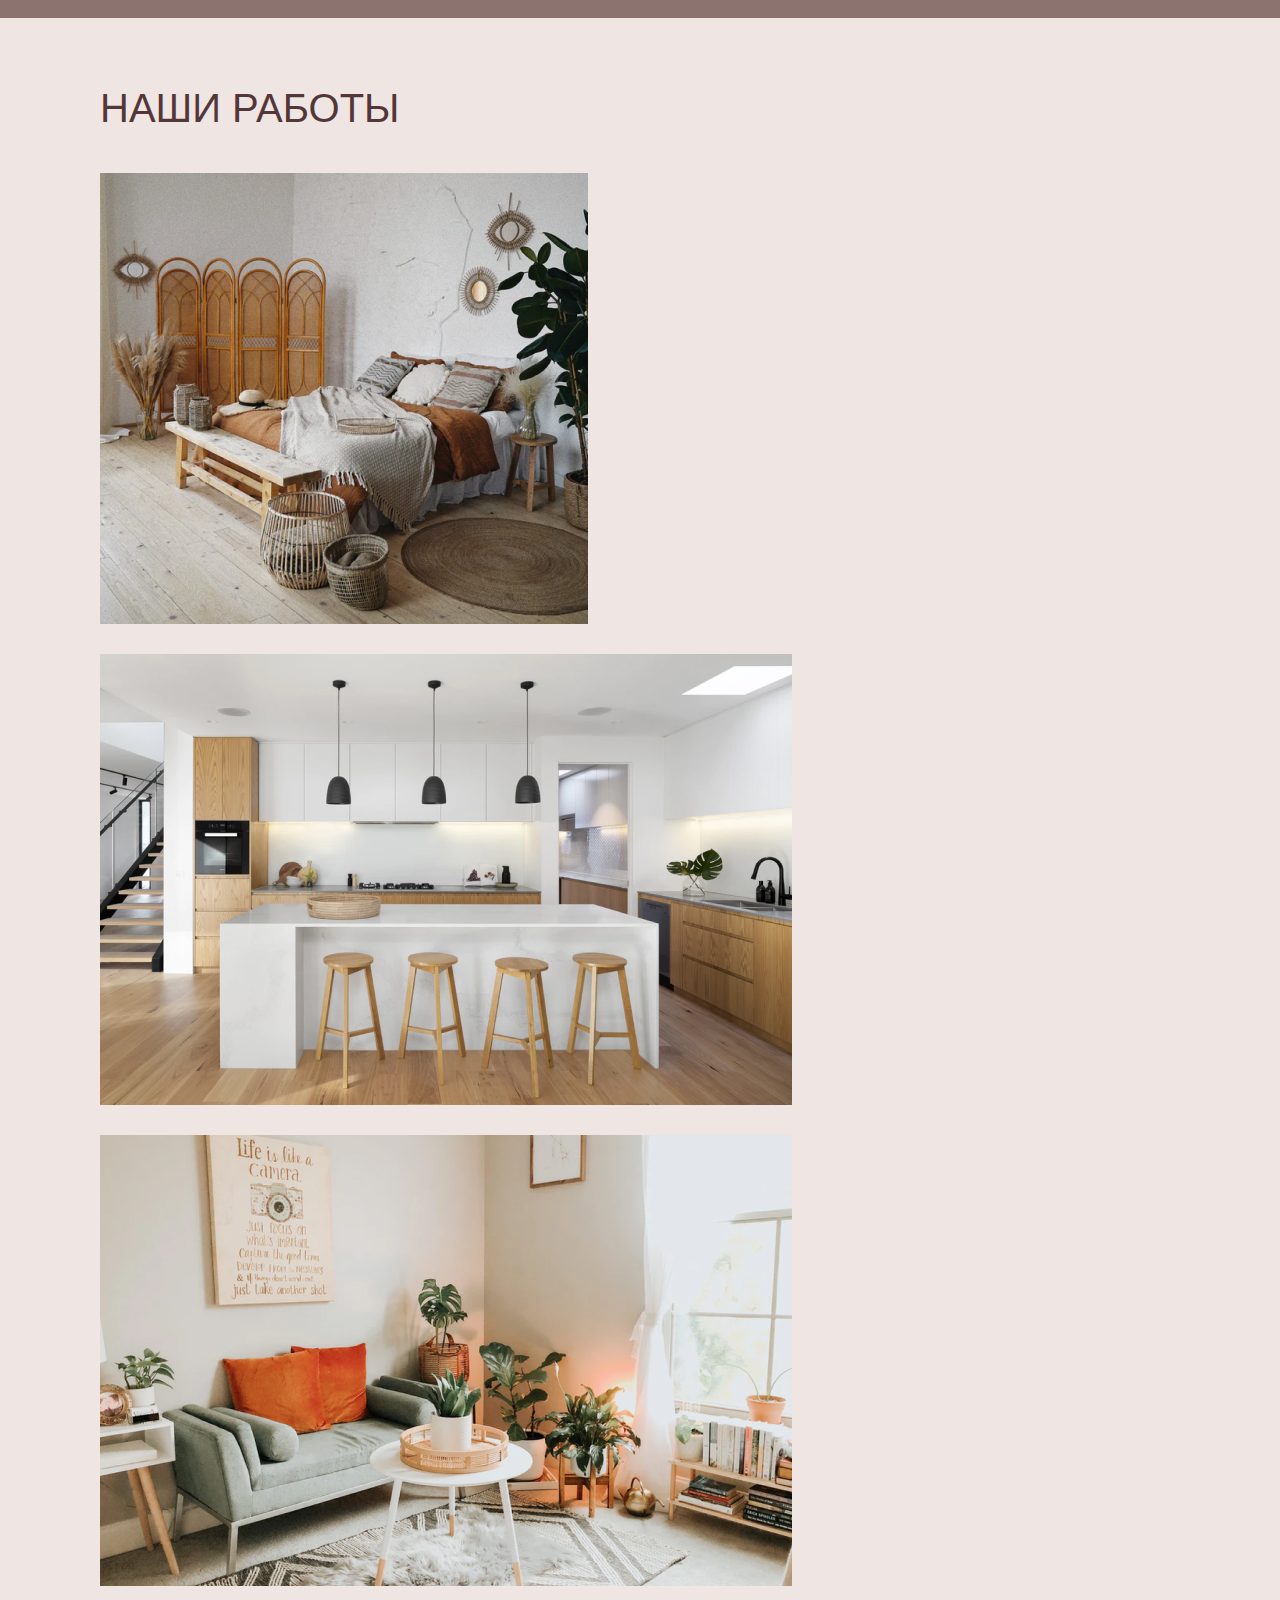
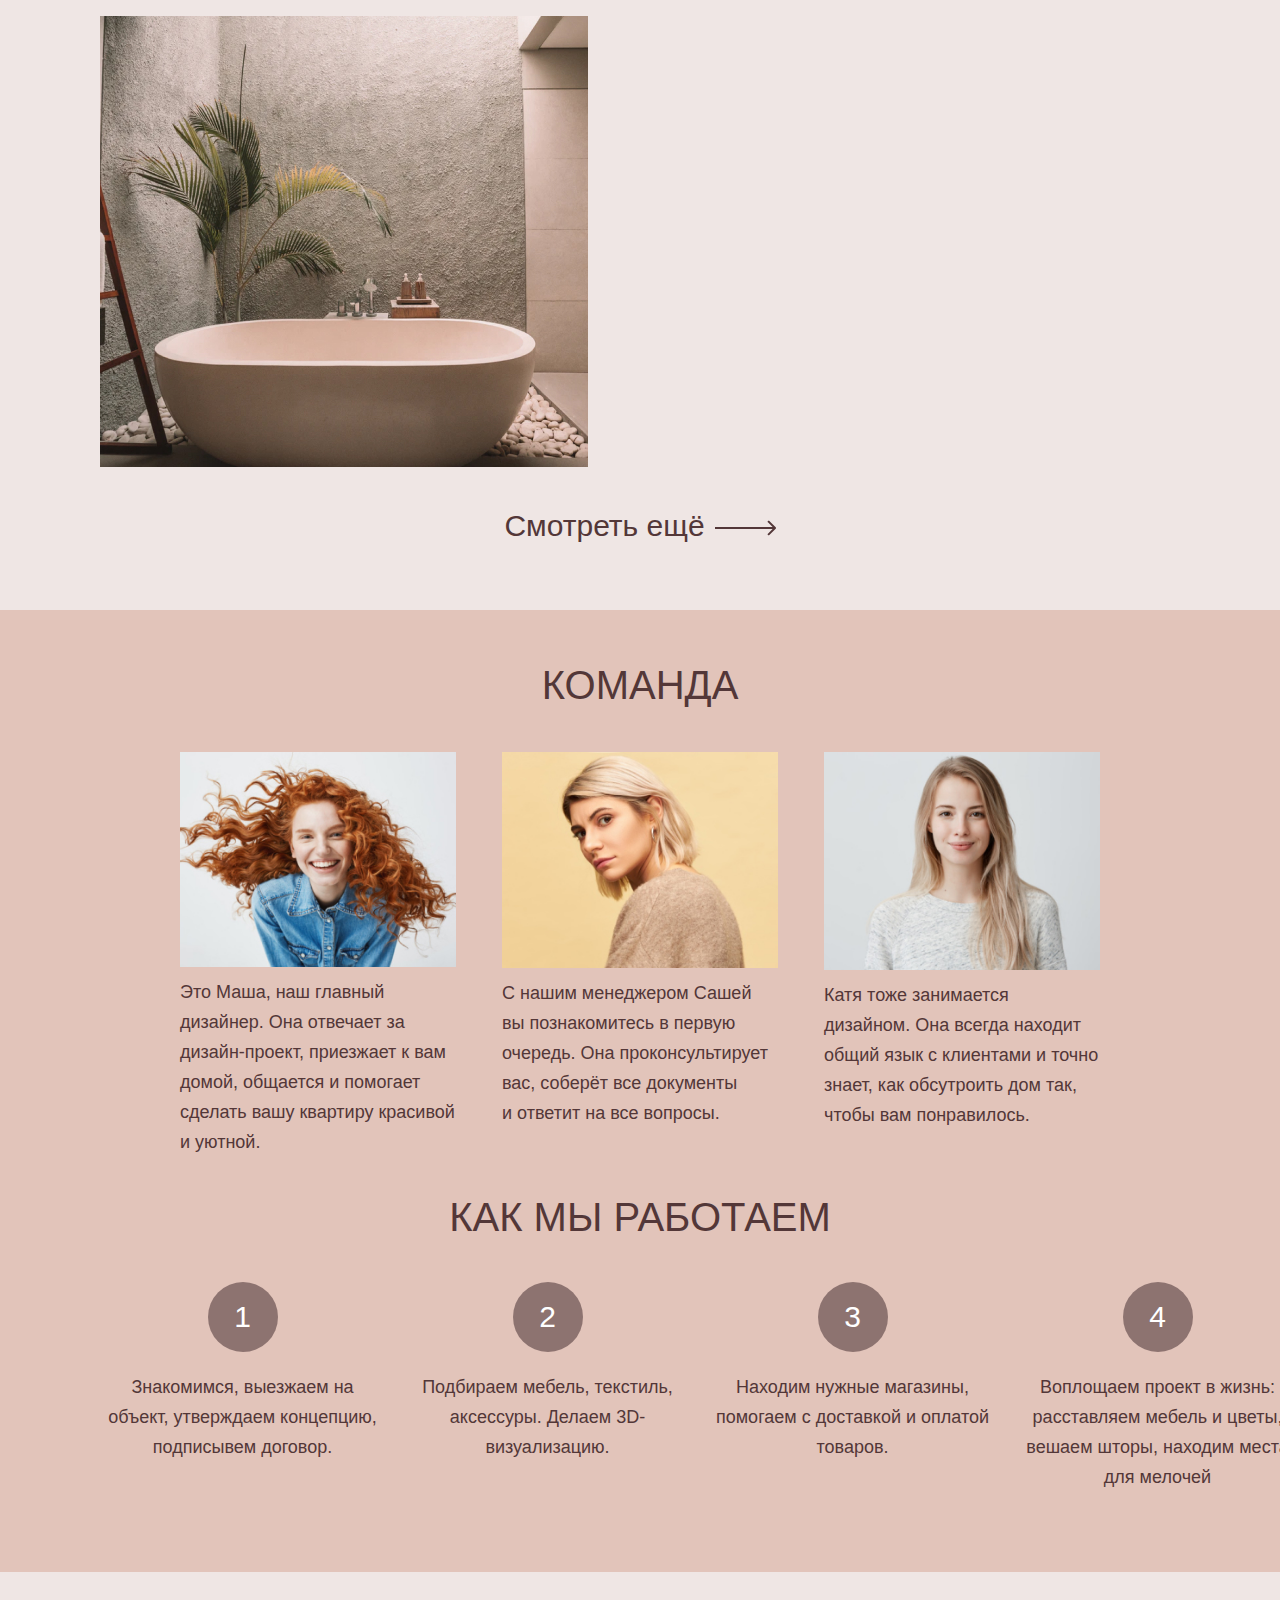
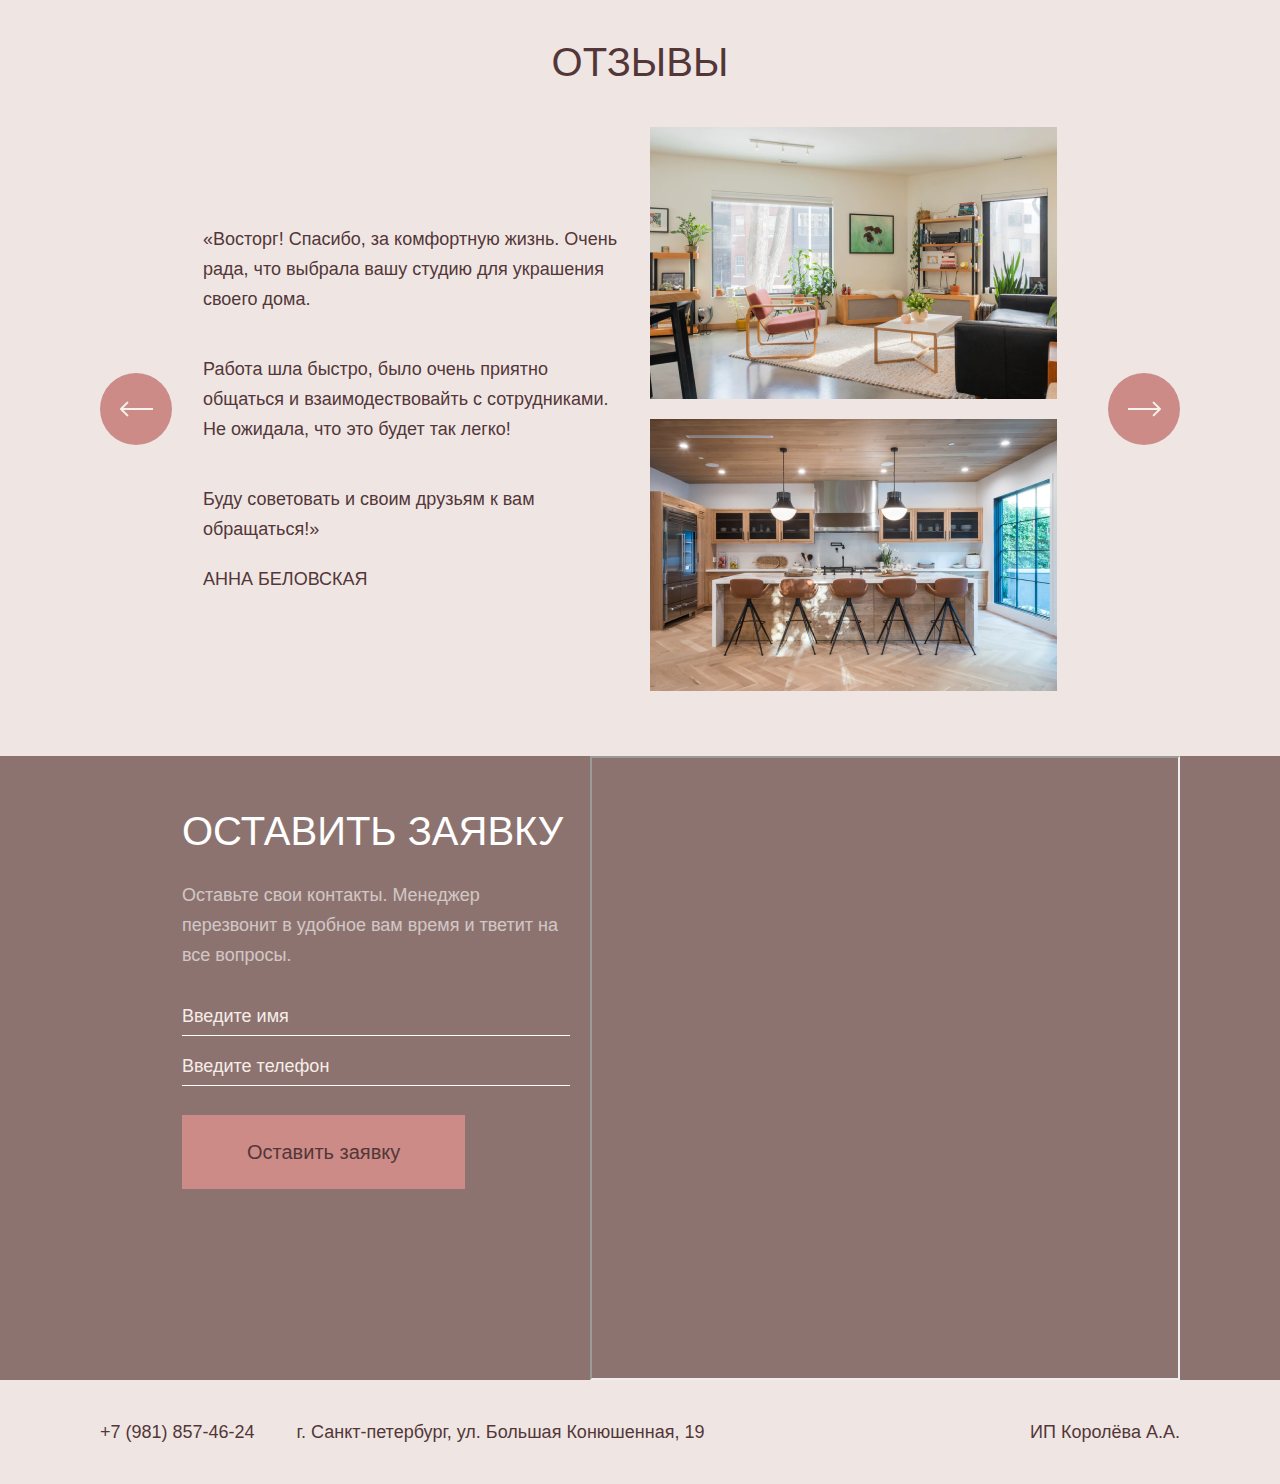
==== commit 4ed620c2: "Update index.html" ====
--- a/index.html
+++ b/index.html
@@ -205,7 +205,7 @@
                     <picture>
                         <a href="https://www.google.com/maps/place/%D0%91%D0%BE%D0%BB%D1%8C%D1%88%D0%B0%D1%8F+%D0%9A%D0%BE%D0%BD%D1%8E%D1%88%D0%B5%D0%BD%D0%BD%D0%B0%D1%8F+%D1%83%D0%BB.,+19,+%D0%A1%D0%B0%D0%BD%D0%BA%D1%82-%D0%9F%D0%B5%D1%82%D0%B5%D1%80%D0%B1%D1%83%D1%80%D0%B3,+191186/@59.9387942,30.321989,18z/data=!4m5!3m4!1s0x4696310fca5ba729:0xea9c53d4493c879f!8m2!3d59.9387942!4d30.3230833"
                             class="map-link">
-                            <iframe class="application-map" src="https://www.google.com/maps/embed?pb=!1m18!1m12!1m3!1d1998.598942412363!2d30.32089461559019!3d59.938796869048495!2m3!1f0!2f0!3f0!3m2!1i1024!2i768!4f13.1!3m3!1m2!1s0x4696310fca5ba729%3A0xea9c53d4493c879f!2z0JHQvtC70YzRiNCw0Y8g0JrQvtC90Y7RiNC10L3QvdCw0Y8g0YPQuy4sIDE5LCDQodCw0L3QutGCLdCf0LXRgtC10YDQsdGD0YDQsywg0KDQvtGB0YHQuNGPLCAxOTExODY!5e0!3m2!1sru!2str!4v1615462154051!5m2!1sru!2str" width="600" height="450" style="border: 0" allowfullscreen="" loading="lazy"></iframe>
+                            <iframe class="application-map" style="width: 590px;height: 624px;" src="https://www.google.com/maps/embed?pb=!1m18!1m12!1m3!1d1998.598942412363!2d30.32089461559019!3d59.938796869048495!2m3!1f0!2f0!3f0!3m2!1i1024!2i768!4f13.1!3m3!1m2!1s0x4696310fca5ba729%3A0xea9c53d4493c879f!2z0JHQvtC70YzRiNCw0Y8g0JrQvtC90Y7RiNC10L3QvdCw0Y8g0YPQuy4sIDE5LCDQodCw0L3QutGCLdCf0LXRgtC10YDQsdGD0YDQsywg0KDQvtGB0YHQuNGPLCAxOTExODY!5e0!3m2!1sru!2str!4v1615462154051!5m2!1sru!2str" width="600" height="450" style="border: 0" allowfullscreen="" loading="lazy"></iframe>
                         </a>
                     </picture>
                 </div>
